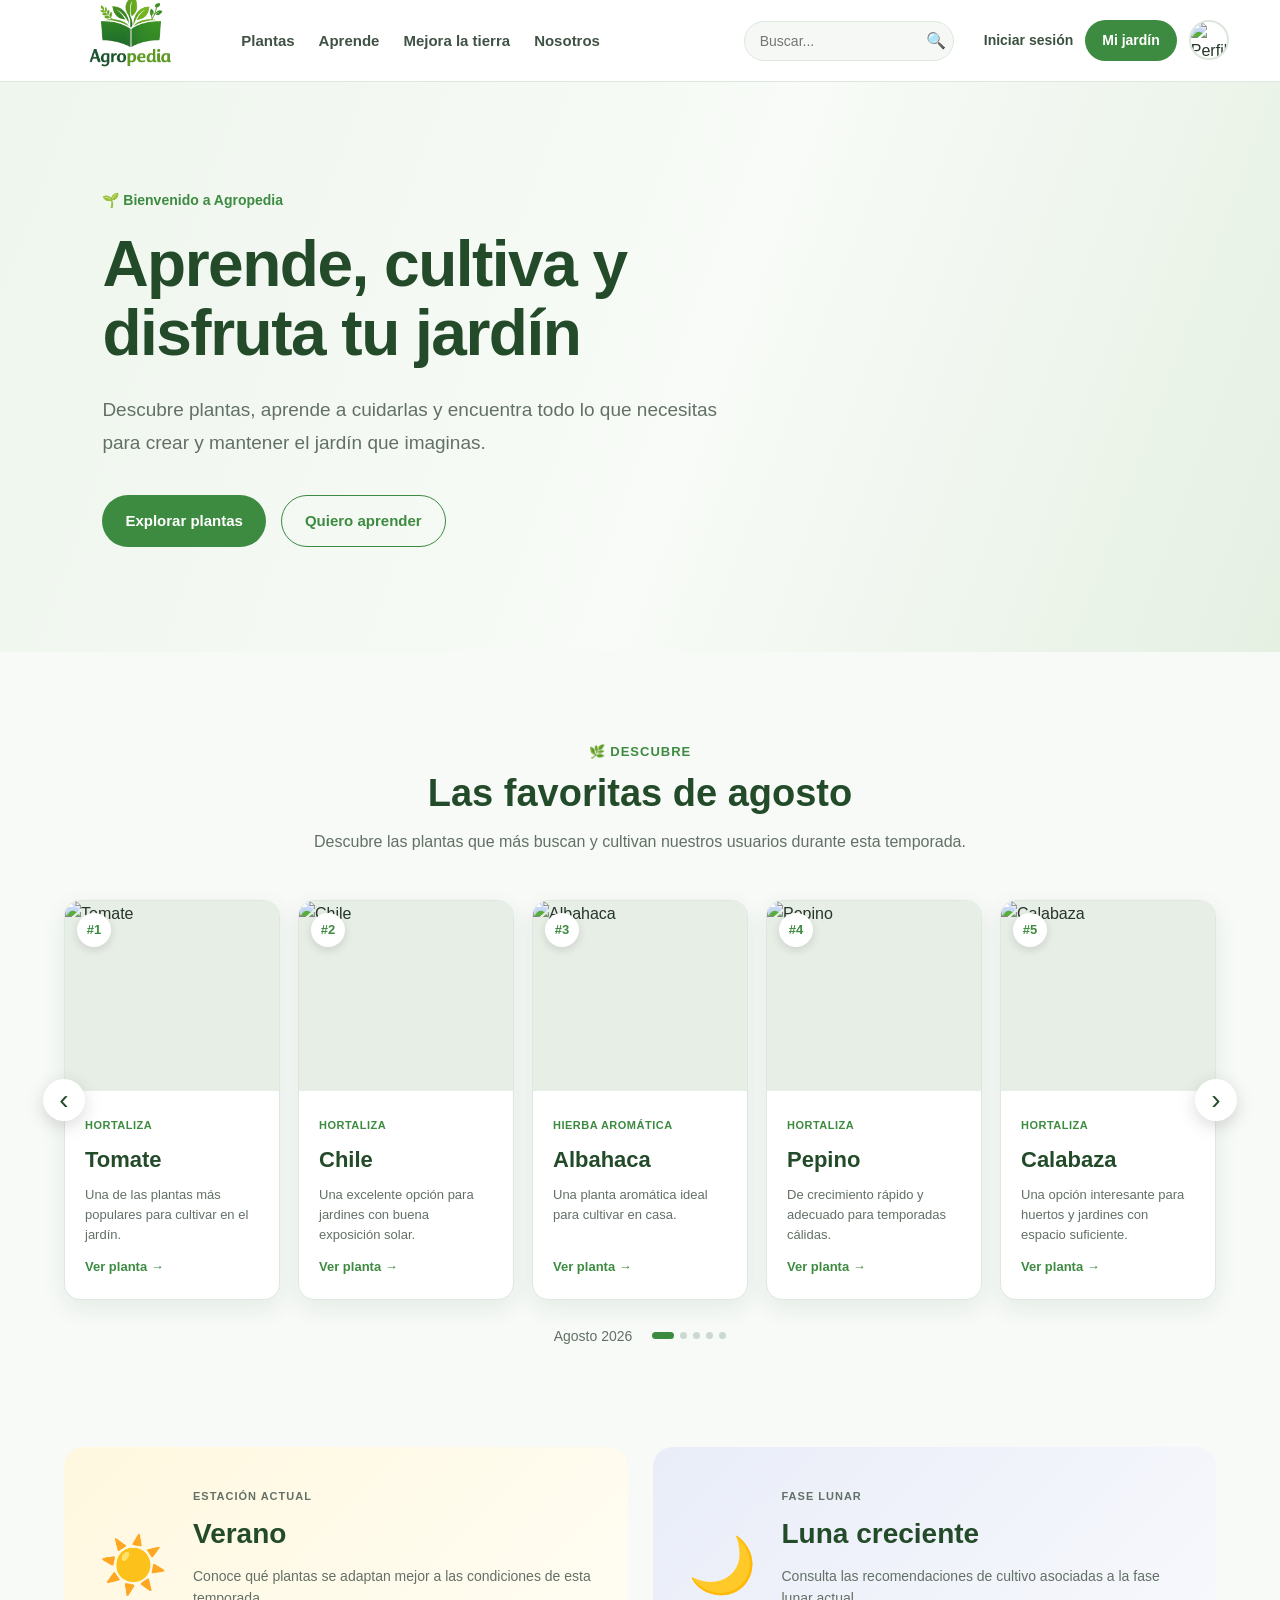
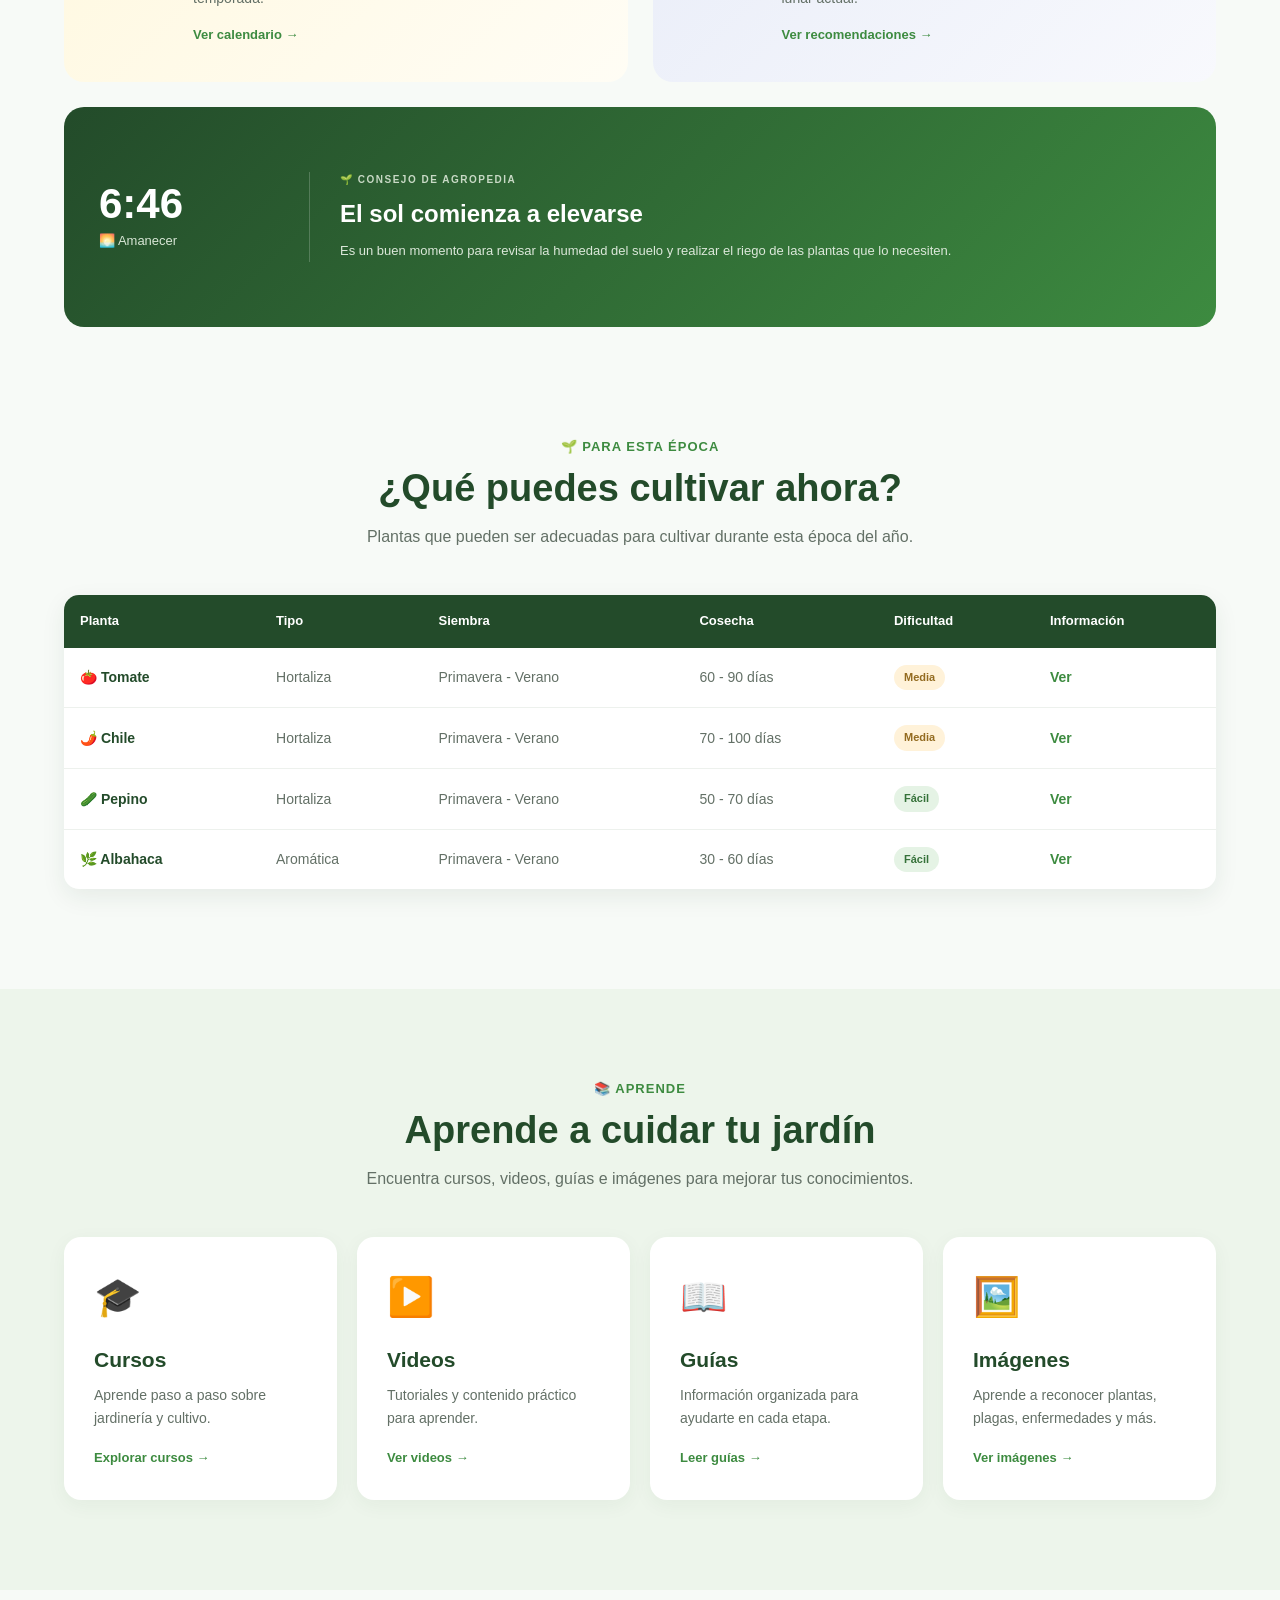
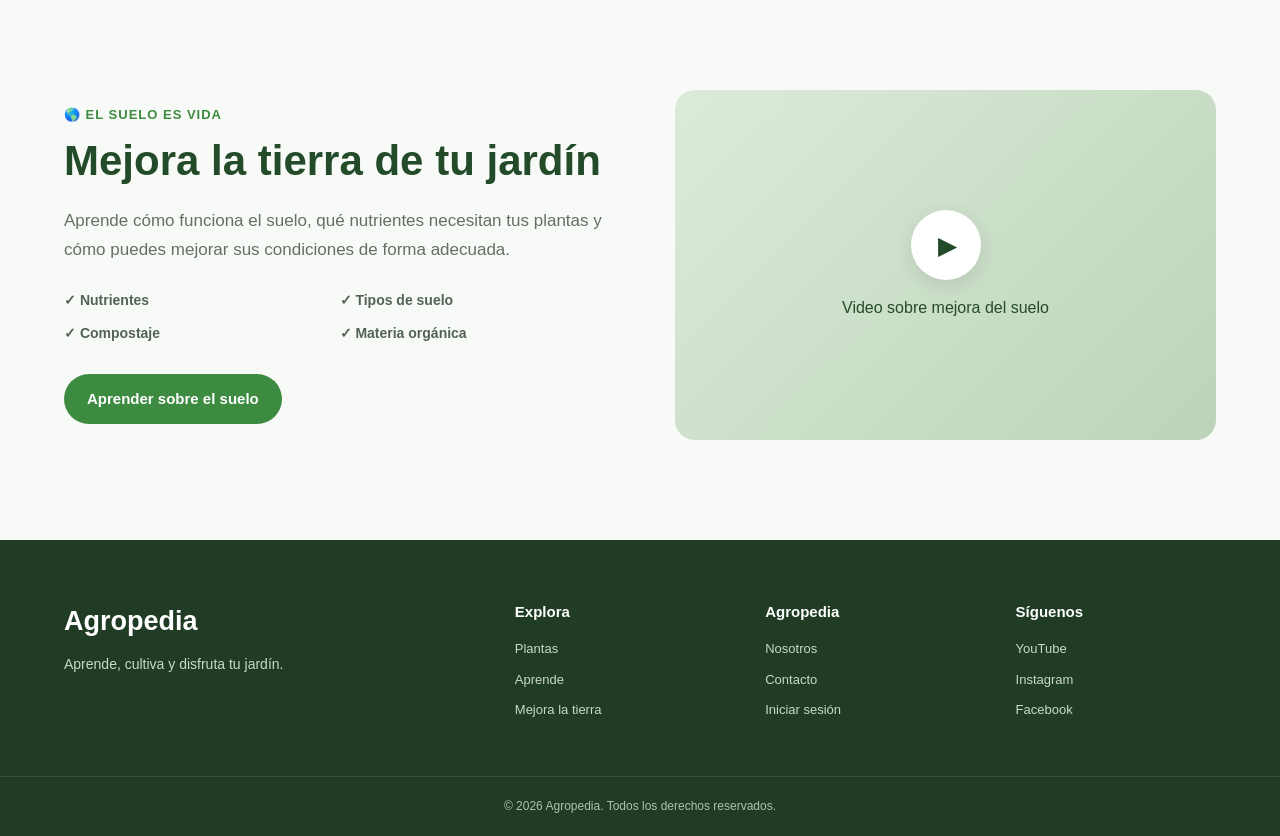
==== index.html @ c408614d "Primer commit - Agropedia" ====
<!DOCTYPE html>
<html lang="es">

<head>

    <meta charset="UTF-8">

    <meta name="viewport" content="width=device-width, initial-scale=1.0">

    <meta name="description"
        content="Agropedia: aprende sobre plantas, jardinería y agricultura. Descubre cómo cultivar, cuidar y mejorar tu jardín.">

    <title>Agropedia | Aprende, cultiva y disfruta tu jardín</title>

    <link rel="stylesheet" href="css/style.css">

</head>


<body>


    <!-- ==================================================
         BARRA DE NAVEGACIÓN
    =================================================== -->

    <header class="navbar">

        <div class="navbar-container">


            <!-- LOGO -->

            <a href="index.html" class="logo">

                <img
                    src="assets/images/logo.png"
                    alt="Agropedia">

            </a>


            <!-- NAVEGACIÓN PRINCIPAL -->

            <nav class="main-navigation">

                <a href="plantas.html">
                    Plantas
                </a>

                <a href="aprende.html">
                    Aprende
                </a>

                <a href="tierra.html">
                    Mejora la tierra
                </a>

                <a href="nosotros.html">
                    Nosotros
                </a>

            </nav>


            <!-- BUSCADOR -->

            <div class="search-container">

                <input
                    type="search"
                    id="searchInput"
                    placeholder="Buscar..."
                    aria-label="Buscar en Agropedia">

                <button
                    type="button"
                    id="searchButton"
                    aria-label="Buscar">

                    🔍

                </button>

            </div>


            <!-- ACCIONES DEL USUARIO -->

            <div class="user-navigation">

                <a href="login.html" class="login-button">
                    Iniciar sesión
                </a>

                <a href="mi-jardin.html" class="garden-button">
                    Mi jardín
                </a>

                <a href="perfil.html" class="user-profile">

                    <img
                        src="assets/images/default-user.png"
                        alt="Perfil del usuario">

                </a>

            </div>


            <!-- BOTÓN PARA MÓVIL -->

            <button
                class="mobile-menu-button"
                id="mobileMenuButton"
                aria-label="Abrir menú">

                ☰

            </button>


        </div>

    </header>



    <!-- ==================================================
         CONTENIDO PRINCIPAL
    =================================================== -->

    <main>


        <!-- ==================================================
             HERO
        =================================================== -->

        <section class="hero">

            <div class="hero-content">

                <span class="hero-label">
                    🌱 Bienvenido a Agropedia
                </span>

                <h1>
                    Aprende, cultiva y disfruta tu jardín
                </h1>

                <p>
                    Descubre plantas, aprende a cuidarlas y encuentra
                    todo lo que necesitas para crear y mantener
                    el jardín que imaginas.
                </p>


                <div class="hero-buttons">

                    <a
                        href="plantas.html"
                        class="primary-button">

                        Explorar plantas

                    </a>


                    <a
                        href="aprende.html"
                        class="secondary-button">

                        Quiero aprender

                    </a>

                </div>

            </div>

        </section>



        <!-- ==================================================
             PLANTAS POPULARES DE TEMPORADA
        =================================================== -->

        <section class="seasonal-plants section-container">


            <div class="section-heading">

                <span class="section-label">
                    🌿 Descubre
                </span>

                <h2>
                    Las favoritas de agosto
                </h2>

                <p>
                    Descubre las plantas que más buscan y cultivan
                    nuestros usuarios durante esta temporada.
                </p>

            </div>



            <!-- CARRUSEL -->

            <div class="plants-carousel">


                <!-- BOTÓN ANTERIOR -->

                <button
                    class="carousel-button carousel-prev"
                    id="carouselPrev"
                    aria-label="Plantas anteriores">

                    ‹

                </button>



                <!-- TARJETAS -->

                <div class="plants-carousel-track"
                     id="plantsCarouselTrack">


                    <!-- PLANTA 1 -->

                    <article class="plant-card">

                        <div class="plant-image">

                            <img
                                src="assets/images/plants/tomate.jpg"
                                alt="Tomate">

                            <span class="plant-ranking">
                                #1
                            </span>

                        </div>


                        <div class="plant-card-content">

                            <span class="plant-category">
                                Hortaliza
                            </span>

                            <h3>
                                Tomate
                            </h3>

                            <p>
                                Una de las plantas más populares
                                para cultivar en el jardín.
                            </p>

                            <a href="planta.html"
                               class="plant-link">

                                Ver planta →

                            </a>

                        </div>

                    </article>



                    <!-- PLANTA 2 -->

                    <article class="plant-card">

                        <div class="plant-image">

                            <img
                                src="assets/images/plants/chile.jpg"
                                alt="Chile">

                            <span class="plant-ranking">
                                #2
                            </span>

                        </div>


                        <div class="plant-card-content">

                            <span class="plant-category">
                                Hortaliza
                            </span>

                            <h3>
                                Chile
                            </h3>

                            <p>
                                Una excelente opción para jardines
                                con buena exposición solar.
                            </p>

                            <a href="planta.html"
                               class="plant-link">

                                Ver planta →

                            </a>

                        </div>

                    </article>



                    <!-- PLANTA 3 -->

                    <article class="plant-card">

                        <div class="plant-image">

                            <img
                                src="assets/images/plants/albahaca.jpg"
                                alt="Albahaca">

                            <span class="plant-ranking">
                                #3
                            </span>

                        </div>


                        <div class="plant-card-content">

                            <span class="plant-category">
                                Hierba aromática
                            </span>

                            <h3>
                                Albahaca
                            </h3>

                            <p>
                                Una planta aromática ideal para
                                cultivar en casa.
                            </p>

                            <a href="planta.html"
                               class="plant-link">

                                Ver planta →

                            </a>

                        </div>

                    </article>



                    <!-- PLANTA 4 -->

                    <article class="plant-card">

                        <div class="plant-image">

                            <img
                                src="assets/images/plants/pepino.jpg"
                                alt="Pepino">

                            <span class="plant-ranking">
                                #4
                            </span>

                        </div>


                        <div class="plant-card-content">

                            <span class="plant-category">
                                Hortaliza
                            </span>

                            <h3>
                                Pepino
                            </h3>

                            <p>
                                De crecimiento rápido y adecuado
                                para temporadas cálidas.
                            </p>

                            <a href="planta.html"
                               class="plant-link">

                                Ver planta →

                            </a>

                        </div>

                    </article>



                    <!-- PLANTA 5 -->

                    <article class="plant-card">

                        <div class="plant-image">

                            <img
                                src="assets/images/plants/calabaza.jpg"
                                alt="Calabaza">

                            <span class="plant-ranking">
                                #5
                            </span>

                        </div>


                        <div class="plant-card-content">

                            <span class="plant-category">
                                Hortaliza
                            </span>

                            <h3>
                                Calabaza
                            </h3>

                            <p>
                                Una opción interesante para huertos
                                y jardines con espacio suficiente.
                            </p>

                            <a href="planta.html"
                               class="plant-link">

                                Ver planta →

                            </a>

                        </div>

                    </article>


                </div>



                <!-- BOTÓN SIGUIENTE -->

                <button
                    class="carousel-button carousel-next"
                    id="carouselNext"
                    aria-label="Siguientes plantas">

                    ›

                </button>


            </div>



            <!-- INFORMACIÓN DEL MES -->

            <div class="carousel-footer">

                <span>
                    Agosto 2026
                </span>

                <div class="carousel-indicators">

                    <button class="active"></button>
                    <button></button>
                    <button></button>
                    <button></button>
                    <button></button>

                </div>

            </div>


        </section>

<!-- ==================================================
     ESTACIÓN, FASE LUNAR Y CONSEJO DEL MOMENTO
================================================== -->

<section class="current-conditions section-container">


    <!-- ==============================================
         ESTACIÓN
    =============================================== -->

    <article class="info-panel season-panel">

        <div class="info-panel-icon">
            ☀️
        </div>

        <div class="info-panel-content">

            <span>
                ESTACIÓN ACTUAL
            </span>

            <h2>
                Verano
            </h2>

            <p>
                Conoce qué plantas se adaptan mejor
                a las condiciones de esta temporada.
            </p>

            <a href="calendario.html">
                Ver calendario →
            </a>

        </div>

    </article>



    <!-- ==============================================
         FASE LUNAR
    =============================================== -->

    <article class="info-panel moon-panel">

        <div class="info-panel-icon">
            🌙
        </div>

        <div class="info-panel-content">

            <span>
                FASE LUNAR
            </span>

            <h2>
                Luna creciente
            </h2>

            <p>
                Consulta las recomendaciones de cultivo
                asociadas a la fase lunar actual.
            </p>

            <a href="calendario.html">
                Ver recomendaciones →
            </a>

        </div>

    </article>



    <!-- ==============================================
         CONSEJO DEL MOMENTO
    =============================================== -->

    <article class="info-panel garden-advice-panel">

        <!-- HORA -->

        <div class="advice-time">

            <span id="currentTime">
                20:00
            </span>

            <span id="timeOfDay">
                🌙 Noche
            </span>

        </div>


        <!-- CONSEJO -->

        <div class="advice-content">

            <span class="advice-label">
                🌱 CONSEJO DE AGROPEDIA
            </span>

            <h2 id="gardenAdviceTitle">
                Revisa tus plantas antes de la noche
            </h2>

            <p id="gardenAdviceText">
                La temperatura comienza a descender.
                Comprueba que tus plantas estén preparadas
                para pasar la noche.
            </p>

        </div>

    </article>


</section>



        <!-- ==================================================
             PLANTAS RECOMENDADAS
        =================================================== -->

        <section class="recommended-plants section-container">


            <div class="section-heading">

                <span class="section-label">
                    🌱 Para esta época
                </span>

                <h2>
                    ¿Qué puedes cultivar ahora?
                </h2>

                <p>
                    Plantas que pueden ser adecuadas para cultivar
                    durante esta época del año.
                </p>

            </div>



            <div class="plant-table-container">

                <table class="plant-table">

                    <thead>

                        <tr>

                            <th>
                                Planta
                            </th>

                            <th>
                                Tipo
                            </th>

                            <th>
                                Siembra
                            </th>

                            <th>
                                Cosecha
                            </th>

                            <th>
                                Dificultad
                            </th>

                            <th>
                                Información
                            </th>

                        </tr>

                    </thead>


                    <tbody>

                        <tr>

                            <td>
                                🍅 Tomate
                            </td>

                            <td>
                                Hortaliza
                            </td>

                            <td>
                                Primavera - Verano
                            </td>

                            <td>
                                60 - 90 días
                            </td>

                            <td>
                                <span class="difficulty medium">
                                    Media
                                </span>
                            </td>

                            <td>
                                <a href="planta.html">
                                    Ver
                                </a>
                            </td>

                        </tr>


                        <tr>

                            <td>
                                🌶️ Chile
                            </td>

                            <td>
                                Hortaliza
                            </td>

                            <td>
                                Primavera - Verano
                            </td>

                            <td>
                                70 - 100 días
                            </td>

                            <td>
                                <span class="difficulty medium">
                                    Media
                                </span>
                            </td>

                            <td>
                                <a href="planta.html">
                                    Ver
                                </a>
                            </td>

                        </tr>


                        <tr>

                            <td>
                                🥒 Pepino
                            </td>

                            <td>
                                Hortaliza
                            </td>

                            <td>
                                Primavera - Verano
                            </td>

                            <td>
                                50 - 70 días
                            </td>

                            <td>
                                <span class="difficulty easy">
                                    Fácil
                                </span>
                            </td>

                            <td>
                                <a href="planta.html">
                                    Ver
                                </a>
                            </td>

                        </tr>


                        <tr>

                            <td>
                                🌿 Albahaca
                            </td>

                            <td>
                                Aromática
                            </td>

                            <td>
                                Primavera - Verano
                            </td>

                            <td>
                                30 - 60 días
                            </td>

                            <td>
                                <span class="difficulty easy">
                                    Fácil
                                </span>
                            </td>

                            <td>
                                <a href="planta.html">
                                    Ver
                                </a>
                            </td>

                        </tr>

                    </tbody>

                </table>

            </div>


        </section>



        <!-- ==================================================
             APRENDE
        =================================================== -->

        <section class="learn-section">


            <div class="section-container">

                <div class="section-heading">

                    <span class="section-label">
                        📚 Aprende
                    </span>

                    <h2>
                        Aprende a cuidar tu jardín
                    </h2>

                    <p>
                        Encuentra cursos, videos, guías e imágenes
                        para mejorar tus conocimientos.
                    </p>

                </div>



                <div class="learn-grid">


                    <a href="cursos.html"
                       class="learn-card">

                        <div class="learn-icon">
                            🎓
                        </div>

                        <h3>
                            Cursos
                        </h3>

                        <p>
                            Aprende paso a paso sobre jardinería
                            y cultivo.
                        </p>

                        <span>
                            Explorar cursos →
                        </span>

                    </a>



                    <a href="videos.html"
                       class="learn-card">

                        <div class="learn-icon">
                            ▶️
                        </div>

                        <h3>
                            Videos
                        </h3>

                        <p>
                            Tutoriales y contenido práctico
                            para aprender.
                        </p>

                        <span>
                            Ver videos →
                        </span>

                    </a>



                    <a href="guias.html"
                       class="learn-card">

                        <div class="learn-icon">
                            📖
                        </div>

                        <h3>
                            Guías
                        </h3>

                        <p>
                            Información organizada para ayudarte
                            en cada etapa.
                        </p>

                        <span>
                            Leer guías →
                        </span>

                    </a>



                    <a href="imagenes.html"
                       class="learn-card">

                        <div class="learn-icon">
                            🖼️
                        </div>

                        <h3>
                            Imágenes
                        </h3>

                        <p>
                            Aprende a reconocer plantas, plagas,
                            enfermedades y más.
                        </p>

                        <span>
                            Ver imágenes →
                        </span>

                    </a>


                </div>

            </div>

        </section>



        <!-- ==================================================
             MEJORA LA TIERRA
        =================================================== -->

        <section class="soil-section section-container">


            <div class="soil-content">


                <div class="soil-text">

                    <span class="section-label">
                        🌎 El suelo es vida
                    </span>

                    <h2>
                        Mejora la tierra de tu jardín
                    </h2>

                    <p>
                        Aprende cómo funciona el suelo, qué nutrientes
                        necesitan tus plantas y cómo puedes mejorar
                        sus condiciones de forma adecuada.
                    </p>


                    <div class="soil-features">

                        <span>
                            ✓ Nutrientes
                        </span>

                        <span>
                            ✓ Tipos de suelo
                        </span>

                        <span>
                            ✓ Compostaje
                        </span>

                        <span>
                            ✓ Materia orgánica
                        </span>

                    </div>


                    <a href="tierra.html"
                       class="primary-button">

                        Aprender sobre el suelo

                    </a>

                </div>



                <div class="soil-video">

                    <div class="video-placeholder">

                        <span>
                            ▶
                        </span>

                        <p>
                            Video sobre mejora del suelo
                        </p>

                    </div>

                </div>


            </div>

        </section>


    </main>



    <!-- ==================================================
         FOOTER
    =================================================== -->

    <footer class="footer">


        <div class="footer-container">


            <div class="footer-brand">

                <h3>
                    Agropedia
                </h3>

                <p>
                    Aprende, cultiva y disfruta tu jardín.
                </p>

            </div>



            <div class="footer-column">

                <h4>
                    Explora
                </h4>

                <a href="plantas.html">
                    Plantas
                </a>

                <a href="aprende.html">
                    Aprende
                </a>

                <a href="tierra.html">
                    Mejora la tierra
                </a>

            </div>



            <div class="footer-column">

                <h4>
                    Agropedia
                </h4>

                <a href="nosotros.html">
                    Nosotros
                </a>

                <a href="contacto.html">
                    Contacto
                </a>

                <a href="login.html">
                    Iniciar sesión
                </a>

            </div>



            <div class="footer-column">

                <h4>
                    Síguenos
                </h4>

                <a href="#">
                    YouTube
                </a>

                <a href="#">
                    Instagram
                </a>

                <a href="#">
                    Facebook
                </a>

            </div>


        </div>



        <div class="footer-bottom">

            <p>
                © 2026 Agropedia. Todos los derechos reservados.
            </p>

        </div>


    </footer>



    <script src="js/main.js"></script>

</body>

</html>
---- css/style.css ----
/* ==================================================
   CONFIGURACIÓN GENERAL
================================================== */

* {
    margin: 0;
    padding: 0;
    box-sizing: border-box;
}

html {
    scroll-behavior: smooth;
}

body {
    font-family: Arial, Helvetica, sans-serif;

    background-color: #f7faf7;

    color: #26352a;

    line-height: 1.6;
}

a {
    text-decoration: none;
    color: inherit;
}

img {
    max-width: 100%;
    display: block;
}

button {
    font-family: inherit;
}


/* ==================================================
   VARIABLES
================================================== */

:root {

    --green-dark: #234b2a;

    --green: #3d8b40;

    --green-light: #eaf4e9;

    --green-soft: #f3f8f2;

    --text: #26352a;

    --text-light: #637066;

    --white: #ffffff;

    --border: #dfe8df;

    --shadow:
        0 8px 25px rgba(30, 70, 35, 0.08);

}


/* ==================================================
   CONTENEDOR
================================================== */

.section-container {

    width: 90%;

    max-width: 1250px;

    margin: auto;

}


/* ==================================================
   NAVBAR
================================================== */

.navbar {

    width: 100%;

    height: 82px;

    background-color: var(--white);

    border-bottom:
        1px solid var(--border);

    position: sticky;

    top: 0;

    z-index: 1000;

}

.navbar-container {

    width: 92%;

    max-width: 1450px;

    height: 100%;

    margin: auto;

    display: flex;

    align-items: center;

    gap: 30px;

}


/* LOGO */

.logo {

    flex-shrink: 0;

}

.logo img {

    width: 160px;

    height: auto;

}


/* NAVEGACIÓN */

.main-navigation {

    display: flex;

    align-items: center;

    gap: 24px;

}

.main-navigation a {

    color: #405245;

    font-size: 15px;

    font-weight: 600;

    white-space: nowrap;

    transition:
        color 0.2s ease;

}

.main-navigation a:hover {

    color: var(--green);

}


/* BUSCADOR */

.search-container {

    margin-left: auto;

    width: 210px;

    height: 40px;

    display: flex;

    align-items: center;

    background-color: #f5f8f5;

    border:
        1px solid var(--border);

    border-radius: 22px;

    overflow: hidden;

}

.search-container input {

    width: 100%;

    height: 100%;

    border: none;

    outline: none;

    background: transparent;

    padding: 0 15px;

    font-size: 14px;

}

.search-container button {

    width: 42px;

    height: 100%;

    border: none;

    background: transparent;

    cursor: pointer;

    font-size: 16px;

}


/* USUARIO */

.user-navigation {

    display: flex;

    align-items: center;

    gap: 12px;

}

.login-button {

    font-size: 14px;

    font-weight: 600;

    color: #3b503f;

    white-space: nowrap;

}

.login-button:hover {

    color: var(--green);

}

.garden-button {

    background-color: var(--green);

    color: white;

    padding:
        9px 17px;

    border-radius: 22px;

    font-size: 14px;

    font-weight: 600;

    white-space: nowrap;

    transition:
        background-color 0.2s ease;

}

.garden-button:hover {

    background-color: #2f7134;

}


/* FOTO DE USUARIO */

.user-profile {

    width: 40px;

    height: 40px;

    border-radius: 50%;

    overflow: hidden;

    border:
        2px solid #dbe6dc;

    flex-shrink: 0;

}

.user-profile img {

    width: 100%;

    height: 100%;

    object-fit: cover;

}


/* ==================================================
   HERO
================================================== */

.hero {

    min-height: 570px;

    display: flex;

    align-items: center;

    padding:
        80px 8%;

    background:
        linear-gradient(
            110deg,
            #eef6ed 0%,
            #f8fbf7 55%,
            #e5f0e3 100%
        );

}

.hero-content {

    max-width: 720px;

}

.hero-label {

    display: inline-block;

    color: var(--green);

    font-size: 14px;

    font-weight: 700;

    margin-bottom: 18px;

}

.hero h1 {

    font-size: clamp(
        42px,
        5vw,
        68px
    );

    line-height: 1.08;

    color: var(--green-dark);

    margin-bottom: 25px;

    letter-spacing: -1.5px;

}

.hero p {

    max-width: 650px;

    color: var(--text-light);

    font-size: 19px;

    line-height: 1.75;

    margin-bottom: 35px;

}

.hero-buttons {

    display: flex;

    gap: 15px;

}

.primary-button,
.secondary-button {

    display: inline-flex;

    align-items: center;

    justify-content: center;

    padding:
        13px 23px;

    border-radius: 28px;

    font-weight: 700;

    font-size: 15px;

}

.primary-button {

    background-color: var(--green);

    color: white;

}

.primary-button:hover {

    background-color: #2f7134;

}

.secondary-button {

    color: var(--green);

    border:
        1px solid var(--green);

    background-color: transparent;

}

.secondary-button:hover {

    background-color: var(--green-light);

}


/* ==================================================
   TÍTULOS DE SECCIÓN
================================================== */

.section-heading {

    text-align: center;

    max-width: 700px;

    margin:
        0 auto 45px;

}

.section-label {

    display: block;

    color: var(--green);

    font-size: 13px;

    font-weight: 800;

    text-transform: uppercase;

    letter-spacing: 1px;

    margin-bottom: 8px;

}

.section-heading h2 {

    color: var(--green-dark);

    font-size: 38px;

    line-height: 1.2;

    margin-bottom: 13px;

}

.section-heading p {

    color: var(--text-light);

    font-size: 16px;

}


/* ==================================================
   PLANTAS DE TEMPORADA
================================================== */

.seasonal-plants {

    padding:
        90px 0 70px;

}


/* CARRUSEL */

.plants-carousel {

    position: relative;

    display: flex;

    align-items: center;

}

.plants-carousel-track {

    width: 100%;

    display: grid;

    grid-template-columns:
        repeat(5, 1fr);

    gap: 18px;

}


/* TARJETA */

.plant-card {

    background-color: white;

    border:
        1px solid var(--border);

    border-radius: 16px;

    overflow: hidden;

    box-shadow: var(--shadow);

    transition:
        transform 0.25s ease,
        box-shadow 0.25s ease;

}

.plant-card:hover {

    transform:
        translateY(-5px);

    box-shadow:
        0 14px 30px
        rgba(30, 70, 35, 0.12);

}

.plant-image {

    height: 190px;

    position: relative;

    background-color: #e7eee6;

    overflow: hidden;

}

.plant-image img {

    width: 100%;

    height: 100%;

    object-fit: cover;

}


/* RANKING */

.plant-ranking {

    position: absolute;

    top: 12px;

    left: 12px;

    width: 34px;

    height: 34px;

    display: flex;

    align-items: center;

    justify-content: center;

    background-color: white;

    color: var(--green);

    border-radius: 50%;

    font-size: 13px;

    font-weight: 800;

    box-shadow:
        0 3px 10px
        rgba(0,0,0,0.12);

}


/* CONTENIDO TARJETA */

.plant-card-content {

    padding: 20px;

}

.plant-category {

    color: var(--green);

    font-size: 11px;

    font-weight: 800;

    text-transform: uppercase;

    letter-spacing: .5px;

}

.plant-card h3 {

    color: var(--green-dark);

    font-size: 22px;

    margin:
        5px 0 8px;

}

.plant-card p {

    color: var(--text-light);

    font-size: 13px;

    line-height: 1.55;

    min-height: 60px;

}

.plant-link {

    display: inline-block;

    margin-top: 12px;

    color: var(--green);

    font-size: 13px;

    font-weight: 700;

}


/* BOTONES CARRUSEL */

.carousel-button {

    position: absolute;

    z-index: 10;

    width: 42px;

    height: 42px;

    border: none;

    border-radius: 50%;

    background-color: white;

    color: var(--green-dark);

    box-shadow:
        0 5px 18px
        rgba(0,0,0,0.15);

    cursor: pointer;

    font-size: 28px;

    display: flex;

    align-items: center;

    justify-content: center;

}

.carousel-button:hover {

    background-color: var(--green);

    color: white;

}

.carousel-prev {

    left: -21px;

}

.carousel-next {

    right: -21px;

}


/* PIE CARRUSEL */

.carousel-footer {

    margin-top: 25px;

    display: flex;

    justify-content: center;

    align-items: center;

    gap: 20px;

    color: var(--text-light);

    font-size: 14px;

}

.carousel-indicators {

    display: flex;

    gap: 6px;

}

.carousel-indicators button {

    width: 7px;

    height: 7px;

    border: none;

    border-radius: 50%;

    background-color: #cdd9ce;

    cursor: pointer;

}

.carousel-indicators button.active {

    width: 22px;

    border-radius: 5px;

    background-color: var(--green);

}


/* ==================================================
   ESTACIÓN Y LUNA
================================================== */

.current-conditions {

    padding:
        30px 0 90px;

    display: grid;

    grid-template-columns:
        repeat(2, 1fr);

    gap: 25px;

}

.info-panel {

    min-height: 220px;

    display: flex;

    align-items: center;

    gap: 25px;

    padding: 35px;

    border-radius: 20px;

}

.season-panel {

    background:
        linear-gradient(
            135deg,
            #fff8df,
            #fffdf5
        );

}

.moon-panel {

    background:
        linear-gradient(
            135deg,
            #e9edf8,
            #f8f9fd
        );

}

.info-panel-icon {

    font-size: 55px;

    flex-shrink: 0;

}

.info-panel-content > span {

    font-size: 11px;

    font-weight: 800;

    color: var(--text-light);

    letter-spacing: 1px;

}

.info-panel h2 {

    margin:
        4px 0 8px;

    color: var(--green-dark);

    font-size: 28px;

}

.info-panel p {

    color: var(--text-light);

    font-size: 14px;

    margin-bottom: 12px;

}

.info-panel a {

    color: var(--green);

    font-size: 13px;

    font-weight: 700;

}

/* ==================================================
   CONSEJO DEL MOMENTO
================================================== */

.garden-advice-panel {

    grid-column: 1 / -1;

    display: grid;

    grid-template-columns:
        180px 1fr auto;

    align-items: center;

    gap: 30px;

    padding: 30px 35px;

    background:
        linear-gradient(
            135deg,
            var(--green-dark),
            var(--green)
        );

    color: white;

}


/* ==============================================
   HORA
============================================== */

.advice-time {

    display: flex;

    flex-direction: column;

    gap: 6px;

}

.advice-time #currentTime {

    font-size: 42px;

    font-weight: 700;

    line-height: 1;

}

.advice-time #timeOfDay {

    color: #d8e6d6;

    font-size: 13px;

}


/* ==============================================
   CONTENIDO DEL CONSEJO
============================================== */

.advice-content {

    border-left:
        1px solid
        rgba(255,255,255,.20);

    padding-left: 30px;

}

.advice-label {

    display: block;

    color: #c8d9c5;

    font-size: 10px;

    font-weight: 700;

    letter-spacing: 1.5px;

}

.advice-content h2 {

    margin:
        7px 0 8px;

    color: white;

    font-size: 24px;

}

.advice-content p {

    margin: 0;

    color: #dce8da;

    font-size: 13px;

    line-height: 1.6;

}


/* ==============================================
   CONTEXTO
============================================== */

.advice-context {

    display: flex;

    flex-direction: column;

    gap: 10px;

}

.advice-context span {

    padding:
        8px 12px;

    border-radius: 20px;

    background:
        rgba(255,255,255,.10);

    color: white;

    font-size: 11px;

    white-space: nowrap;

}


/* ==============================================
   RESPONSIVE
============================================== */

@media (max-width: 800px) {

    .garden-advice-panel {

        grid-template-columns: 1fr;

        gap: 20px;

    }


    .advice-content {

        border-left: none;

        border-top:
            1px solid
            rgba(255,255,255,.20);

        padding-left: 0;

        padding-top: 20px;

    }


    .advice-context {

        flex-direction: row;

        flex-wrap: wrap;

    }

}

/* ==================================================
   PLANTAS RECOMENDADAS
================================================== */

.recommended-plants {

    padding:
        20px 0 100px;

}

.plant-table-container {

    overflow-x: auto;

    border-radius: 15px;

    box-shadow: var(--shadow);

}

.plant-table {

    width: 100%;

    border-collapse: collapse;

    background-color: white;

}

.plant-table th {

    background-color: var(--green-dark);

    color: white;

    text-align: left;

    padding: 16px;

    font-size: 13px;

}

.plant-table td {

    padding: 17px 16px;

    border-bottom:
        1px solid #edf1ed;

    font-size: 14px;

    color: var(--text-light);

}

.plant-table tr:last-child td {

    border-bottom: none;

}

.plant-table td:first-child {

    font-weight: 700;

    color: var(--green-dark);

}

.plant-table td a {

    color: var(--green);

    font-weight: 700;

}


/* DIFICULTAD */

.difficulty {

    display: inline-block;

    padding:
        4px 10px;

    border-radius: 15px;

    font-size: 11px;

    font-weight: 700;

}

.difficulty.easy {

    background-color: #e5f3e5;

    color: #36723a;

}

.difficulty.medium {

    background-color: #fff2d9;

    color: #936b20;

}


/* ==================================================
   APRENDE
================================================== */

.learn-section {

    padding:
        90px 0;

    background-color: #edf5eb;

}

.learn-grid {

    display: grid;

    grid-template-columns:
        repeat(4, 1fr);

    gap: 20px;

}

.learn-card {

    padding: 30px;

    background-color: white;

    border-radius: 17px;

    box-shadow:
        0 5px 20px
        rgba(30,70,35,.05);

    transition:
        transform .2s ease;

}

.learn-card:hover {

    transform:
        translateY(-5px);

}

.learn-icon {

    font-size: 38px;

    margin-bottom: 15px;

}

.learn-card h3 {

    color: var(--green-dark);

    font-size: 21px;

    margin-bottom: 8px;

}

.learn-card p {

    color: var(--text-light);

    font-size: 14px;

    margin-bottom: 15px;

}

.learn-card span {

    color: var(--green);

    font-size: 13px;

    font-weight: 700;

}


/* ==================================================
   MEJORA LA TIERRA
================================================== */

.soil-section {

    padding:
        100px 0;

}

.soil-content {

    display: grid;

    grid-template-columns:
        1fr 1fr;

    gap: 70px;

    align-items: center;

}

.soil-text h2 {

    color: var(--green-dark);

    font-size: 42px;

    line-height: 1.2;

    margin:
        10px 0 20px;

}

.soil-text > p {

    color: var(--text-light);

    font-size: 17px;

    line-height: 1.7;

    margin-bottom: 25px;

}

.soil-features {

    display: grid;

    grid-template-columns:
        repeat(2, 1fr);

    gap: 10px;

    margin-bottom: 30px;

}

.soil-features span {

    color: #526356;

    font-size: 14px;

    font-weight: 600;

}

.soil-video {

    min-height: 350px;

}

.video-placeholder {

    width: 100%;

    height: 350px;

    display: flex;

    flex-direction: column;

    align-items: center;

    justify-content: center;

    background:
        linear-gradient(
            135deg,
            #dcebd9,
            #bcd3b9
        );

    border-radius: 20px;

    color: var(--green-dark);

}

.video-placeholder span {

    width: 70px;

    height: 70px;

    display: flex;

    align-items: center;

    justify-content: center;

    background-color: white;

    border-radius: 50%;

    font-size: 25px;

    padding-left: 4px;

    margin-bottom: 15px;

    box-shadow:
        0 5px 20px
        rgba(0,0,0,.1);

}


/* ==================================================
   FOOTER
================================================== */

.footer {

    background-color: #203c25;

    color: white;

    padding-top: 60px;

}

.footer-container {

    width: 90%;

    max-width: 1250px;

    margin: auto;

    display: grid;

    grid-template-columns:
        2fr repeat(3, 1fr);

    gap: 50px;

    padding-bottom: 55px;

}

.footer-brand h3 {

    font-size: 27px;

    margin-bottom: 10px;

}

.footer-brand p {

    color: #c9d8ca;

    font-size: 14px;

}

.footer-column {

    display: flex;

    flex-direction: column;

    gap: 10px;

}

.footer-column h4 {

    margin-bottom: 5px;

    font-size: 15px;

}

.footer-column a {

    color: #c9d8ca;

    font-size: 13px;

}

.footer-column a:hover {

    color: white;

}

.footer-bottom {

    border-top:
        1px solid
        rgba(255,255,255,.1);

    text-align: center;

    padding: 20px;

    color: #afc0b1;

    font-size: 12px;

}


/* ==================================================
   MENÚ MÓVIL
================================================== */

.mobile-menu-button {

    display: none;

    border: none;

    background: none;

    font-size: 25px;

    cursor: pointer;

}


/* ==================================================
   RESPONSIVE
================================================== */

@media (max-width: 1200px) {

    .main-navigation {

        gap: 15px;

    }

    .search-container {

        width: 170px;

    }

    .login-button {

        display: none;

    }

    .plants-carousel-track {

        grid-template-columns:
            repeat(3, 1fr);

    }

}


@media (max-width: 900px) {

    .main-navigation,
    .search-container,
    .user-navigation {

        display: none;

    }

    .mobile-menu-button {

        display: block;

        margin-left: auto;

    }

    .plants-carousel-track {

        grid-template-columns:
            repeat(2, 1fr);

    }

    .current-conditions {

        grid-template-columns: 1fr;

    }

    .learn-grid {

        grid-template-columns:
            repeat(2, 1fr);

    }

    .soil-content {

        grid-template-columns: 1fr;

        gap: 40px;

    }

}


@media (max-width: 600px) {

    .hero {

        min-height: 500px;

        padding:
            60px 7%;

    }

    .hero h1 {

        font-size: 40px;

    }

    .hero p {

        font-size: 16px;

    }

    .hero-buttons {

        flex-direction: column;

        align-items: flex-start;

    }

    .plants-carousel-track {

        grid-template-columns: 1fr;

    }

    .carousel-button {

        display: none;

    }

    .current-conditions {

        width: 86%;

    }

    .info-panel {

        flex-direction: column;

        align-items: flex-start;

    }

    .learn-grid {

        grid-template-columns: 1fr;

    }

    .soil-features {

        grid-template-columns: 1fr;

    }

    .footer-container {

        grid-template-columns: 1fr 1fr;

    }

}
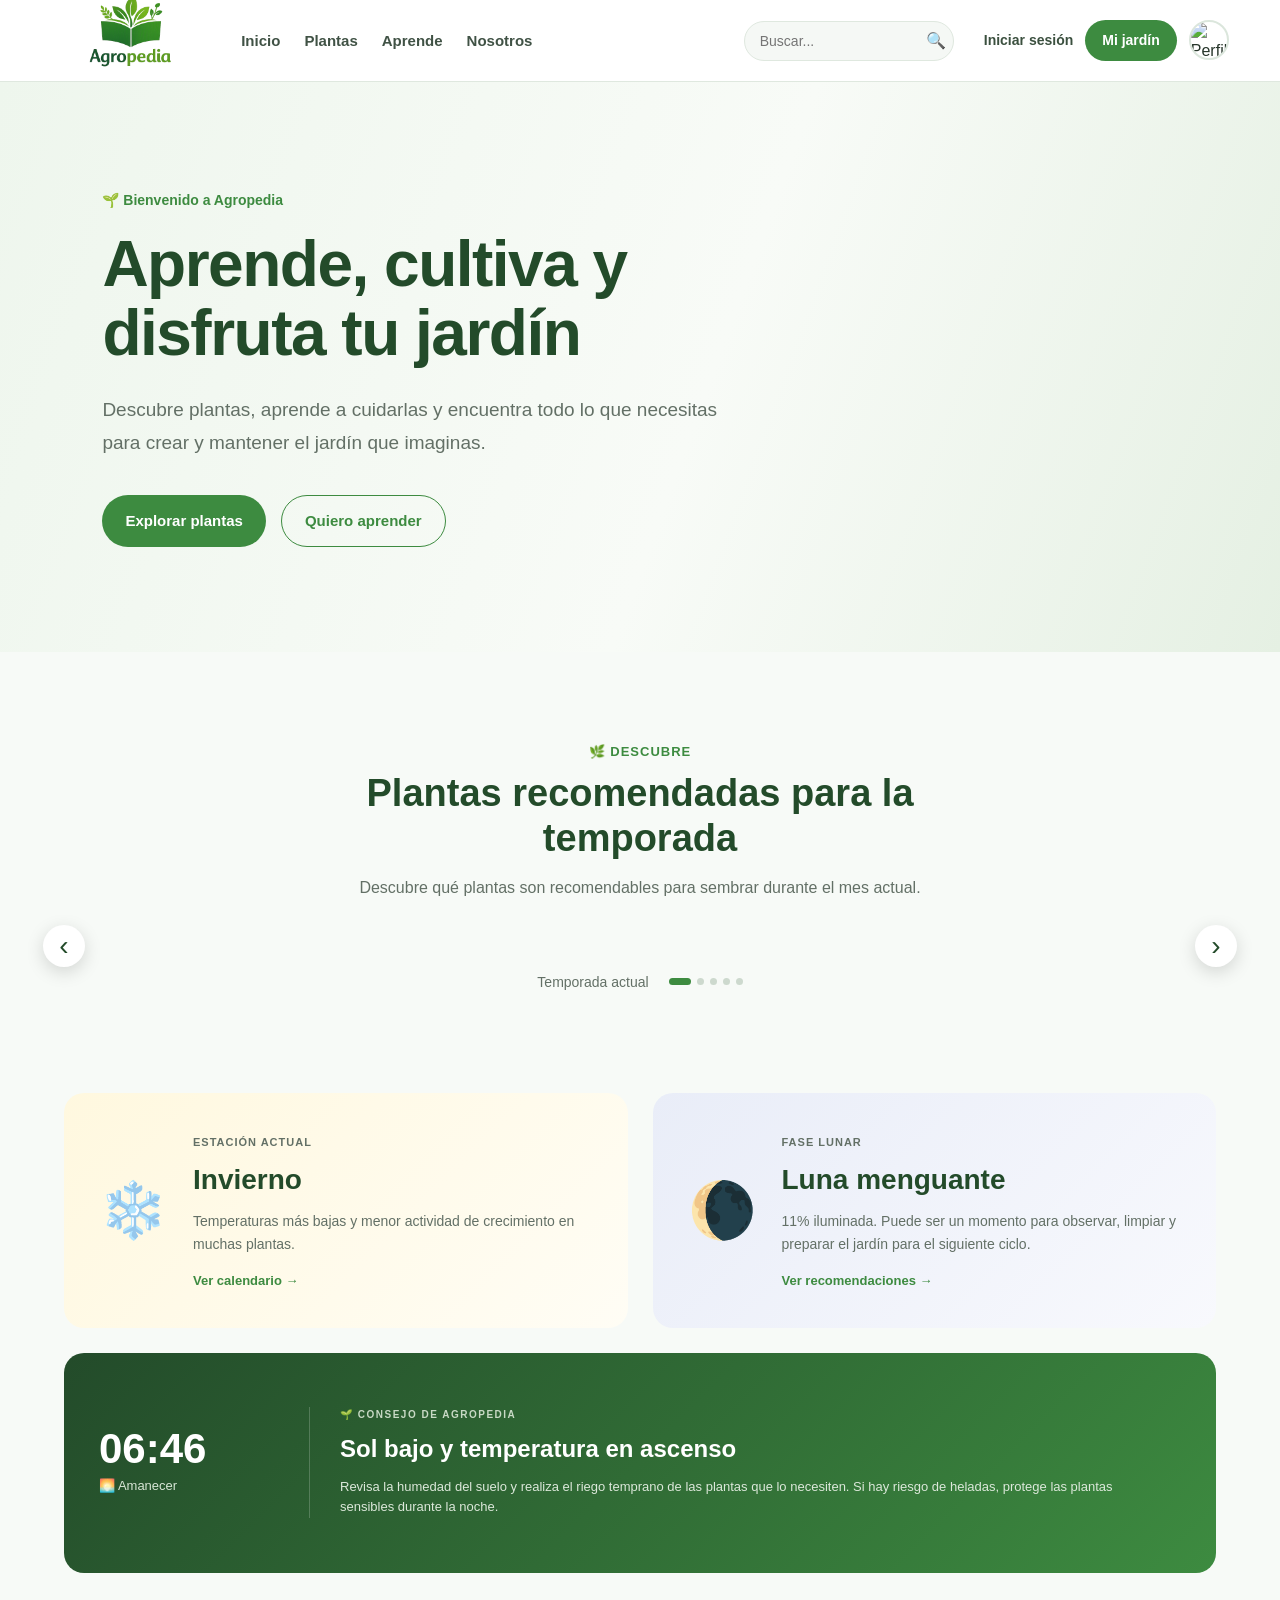
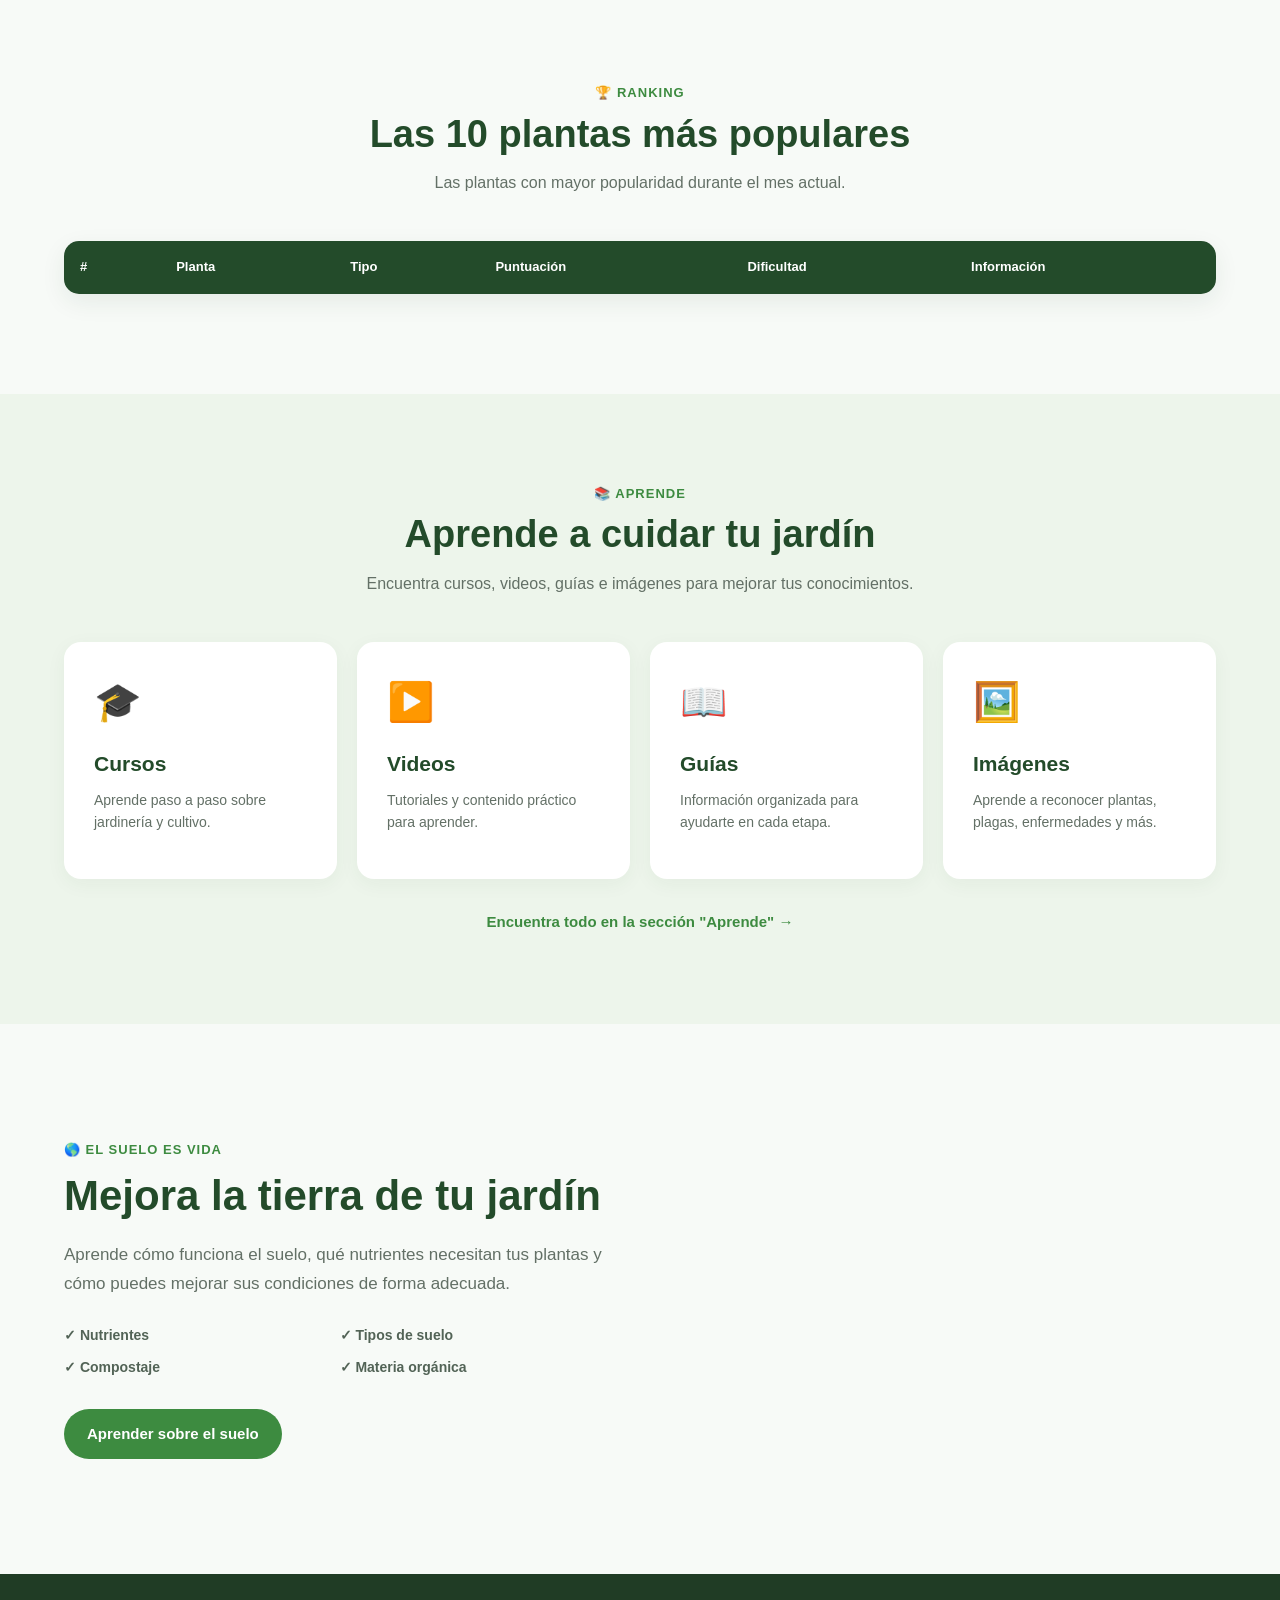
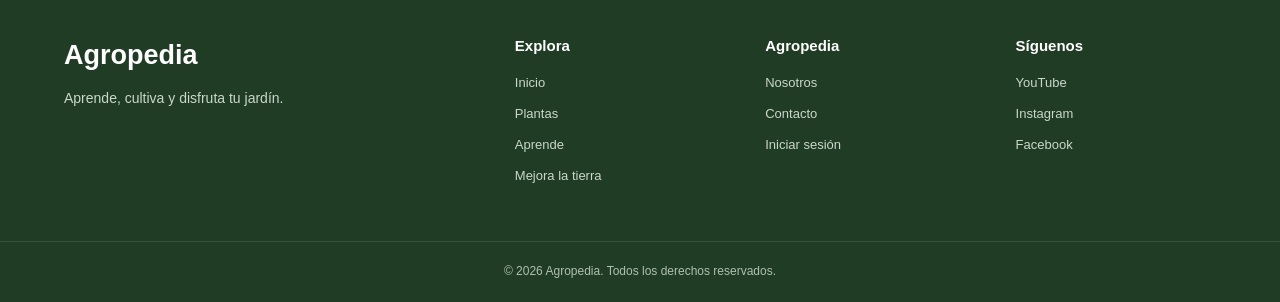
==== commit 604cb56e: "Reestructurar index: temporada, luna, ranking y contenido multimedia" ====
--- a/index.html
+++ b/index.html
@@ -1,1164 +1,339 @@
 <!DOCTYPE html>
 <html lang="es">
-
 <head>
-
     <meta charset="UTF-8">
-
     <meta name="viewport" content="width=device-width, initial-scale=1.0">
-
-    <meta name="description"
-        content="Agropedia: aprende sobre plantas, jardinería y agricultura. Descubre cómo cultivar, cuidar y mejorar tu jardín.">
-
+    <meta name="description" content="Agropedia: aprende sobre plantas, jardinería y agricultura. Descubre cómo cultivar, cuidar y mejorar tu jardín.">
     <title>Agropedia | Aprende, cultiva y disfruta tu jardín</title>
-
     <link rel="stylesheet" href="css/style.css">
 
+    <style>
+        /* Ajustes específicos del contenido dinámico del inicio */
+        .recommended-plant {
+            display: inline-flex;
+            align-items: center;
+            gap: 10px;
+        }
+
+        .recommended-plant-image {
+            width: 42px;
+            height: 42px;
+            object-fit: cover;
+            border-radius: 8px;
+            flex-shrink: 0;
+        }
+
+        .learn-section .learn-card {
+            cursor: default;
+        }
+
+        .learn-section .learn-grid {
+            margin-bottom: 30px;
+        }
+
+        .learn-section .learn-link-container {
+            text-align: center;
+        }
+
+        .learn-section .learn-link-container a {
+            color: var(--green);
+            font-weight: 700;
+            font-size: 15px;
+        }
+
+        .soil-video iframe {
+            width: 100%;
+            min-height: 320px;
+            height: 100%;
+            border: 0;
+            border-radius: 18px;
+            display: block;
+        }
+
+        @media (max-width: 800px) {
+            .soil-video iframe {
+                min-height: 240px;
+            }
+        }
+    </style>
 </head>
 
-
 <body>
-
 
     <!-- ==================================================
          BARRA DE NAVEGACIÓN
     =================================================== -->
-
     <header class="navbar">
-
         <div class="navbar-container">
 
-
-            <!-- LOGO -->
-
             <a href="index.html" class="logo">
-
-                <img
-                    src="assets/images/logo.png"
-                    alt="Agropedia">
-
+                <img src="assets/images/logo.png" alt="Agropedia">
             </a>
 
-
-            <!-- NAVEGACIÓN PRINCIPAL -->
-
             <nav class="main-navigation">
-
-                <a href="plantas.html">
-                    Plantas
+                <a href="index.html">Inicio</a>
+                <a href="plantas.html">Plantas</a>
+                <a href="aprende.html">Aprende</a>
+                <a href="nosotros.html">Nosotros</a>
+            </nav>
+
+            <div class="search-container">
+                <input type="search" id="searchInput" placeholder="Buscar..." aria-label="Buscar en Agropedia">
+                <button type="button" id="searchButton" aria-label="Buscar">🔍</button>
+            </div>
+
+            <div class="user-navigation">
+                <a href="login.html" class="login-button">Iniciar sesión</a>
+                <a href="mi-jardin.html" class="garden-button">Mi jardín</a>
+                <a href="perfil.html" class="user-profile">
+                    <img src="assets/images/default-user.png" alt="Perfil del usuario">
                 </a>
-
-                <a href="aprende.html">
-                    Aprende
-                </a>
-
-                <a href="tierra.html">
-                    Mejora la tierra
-                </a>
-
-                <a href="nosotros.html">
-                    Nosotros
-                </a>
-
-            </nav>
-
-
-            <!-- BUSCADOR -->
-
-            <div class="search-container">
-
-                <input
-                    type="search"
-                    id="searchInput"
-                    placeholder="Buscar..."
-                    aria-label="Buscar en Agropedia">
-
-                <button
-                    type="button"
-                    id="searchButton"
-                    aria-label="Buscar">
-
-                    🔍
-
-                </button>
-
-            </div>
-
-
-            <!-- ACCIONES DEL USUARIO -->
-
-            <div class="user-navigation">
-
-                <a href="login.html" class="login-button">
-                    Iniciar sesión
-                </a>
-
-                <a href="mi-jardin.html" class="garden-button">
-                    Mi jardín
-                </a>
-
-                <a href="perfil.html" class="user-profile">
-
-                    <img
-                        src="assets/images/default-user.png"
-                        alt="Perfil del usuario">
-
-                </a>
-
-            </div>
-
-
-            <!-- BOTÓN PARA MÓVIL -->
-
-            <button
-                class="mobile-menu-button"
-                id="mobileMenuButton"
-                aria-label="Abrir menú">
-
-                ☰
-
-            </button>
-
-
+            </div>
+
+            <button class="mobile-menu-button" id="mobileMenuButton" aria-label="Abrir menú">☰</button>
         </div>
-
     </header>
 
-
-
-    <!-- ==================================================
-         CONTENIDO PRINCIPAL
-    =================================================== -->
-
     <main>
 
-
         <!-- ==================================================
              HERO
         =================================================== -->
-
         <section class="hero">
-
             <div class="hero-content">
-
-                <span class="hero-label">
-                    🌱 Bienvenido a Agropedia
-                </span>
-
-                <h1>
-                    Aprende, cultiva y disfruta tu jardín
-                </h1>
-
+                <span class="hero-label">🌱 Bienvenido a Agropedia</span>
+                <h1>Aprende, cultiva y disfruta tu jardín</h1>
                 <p>
                     Descubre plantas, aprende a cuidarlas y encuentra
                     todo lo que necesitas para crear y mantener
                     el jardín que imaginas.
                 </p>
 
-
                 <div class="hero-buttons">
-
-                    <a
-                        href="plantas.html"
-                        class="primary-button">
-
-                        Explorar plantas
-
-                    </a>
-
-
-                    <a
-                        href="aprende.html"
-                        class="secondary-button">
-
-                        Quiero aprender
-
-                    </a>
-
-                </div>
-
-            </div>
-
-        </section>
-
-
-
-        <!-- ==================================================
-             PLANTAS POPULARES DE TEMPORADA
-        =================================================== -->
-
+                    <a href="plantas.html" class="primary-button">Explorar plantas</a>
+                    <a href="aprende.html" class="secondary-button">Quiero aprender</a>
+                </div>
+            </div>
+        </section>
+
+        <!-- ==================================================
+             PLANTAS RECOMENDADAS PARA LA TEMPORADA
+        =================================================== -->
         <section class="seasonal-plants section-container">
-
-
             <div class="section-heading">
-
-                <span class="section-label">
-                    🌿 Descubre
-                </span>
-
-                <h2>
-                    Las favoritas de agosto
-                </h2>
-
-                <p>
-                    Descubre las plantas que más buscan y cultivan
-                    nuestros usuarios durante esta temporada.
-                </p>
-
-            </div>
-
-
-
-            <!-- CARRUSEL -->
+                <span class="section-label">🌿 Descubre</span>
+                <h2>Plantas recomendadas para la temporada</h2>
+                <p>Descubre qué plantas son recomendables para sembrar durante el mes actual.</p>
+            </div>
 
             <div class="plants-carousel">
-
-
-                <!-- BOTÓN ANTERIOR -->
-
-                <button
-                    class="carousel-button carousel-prev"
-                    id="carouselPrev"
-                    aria-label="Plantas anteriores">
-
-                    ‹
-
-                </button>
-
-
-
-                <!-- TARJETAS -->
-
-                <div class="plants-carousel-track"
-                     id="plantsCarouselTrack">
-
-
-                    <!-- PLANTA 1 -->
-
-                    <article class="plant-card">
-
-                        <div class="plant-image">
-
-                            <img
-                                src="assets/images/plants/tomate.jpg"
-                                alt="Tomate">
-
-                            <span class="plant-ranking">
-                                #1
-                            </span>
-
-                        </div>
-
-
-                        <div class="plant-card-content">
-
-                            <span class="plant-category">
-                                Hortaliza
-                            </span>
-
-                            <h3>
-                                Tomate
-                            </h3>
-
-                            <p>
-                                Una de las plantas más populares
-                                para cultivar en el jardín.
-                            </p>
-
-                            <a href="planta.html"
-                               class="plant-link">
-
-                                Ver planta →
-
-                            </a>
-
-                        </div>
-
-                    </article>
-
-
-
-                    <!-- PLANTA 2 -->
-
-                    <article class="plant-card">
-
-                        <div class="plant-image">
-
-                            <img
-                                src="assets/images/plants/chile.jpg"
-                                alt="Chile">
-
-                            <span class="plant-ranking">
-                                #2
-                            </span>
-
-                        </div>
-
-
-                        <div class="plant-card-content">
-
-                            <span class="plant-category">
-                                Hortaliza
-                            </span>
-
-                            <h3>
-                                Chile
-                            </h3>
-
-                            <p>
-                                Una excelente opción para jardines
-                                con buena exposición solar.
-                            </p>
-
-                            <a href="planta.html"
-                               class="plant-link">
-
-                                Ver planta →
-
-                            </a>
-
-                        </div>
-
-                    </article>
-
-
-
-                    <!-- PLANTA 3 -->
-
-                    <article class="plant-card">
-
-                        <div class="plant-image">
-
-                            <img
-                                src="assets/images/plants/albahaca.jpg"
-                                alt="Albahaca">
-
-                            <span class="plant-ranking">
-                                #3
-                            </span>
-
-                        </div>
-
-
-                        <div class="plant-card-content">
-
-                            <span class="plant-category">
-                                Hierba aromática
-                            </span>
-
-                            <h3>
-                                Albahaca
-                            </h3>
-
-                            <p>
-                                Una planta aromática ideal para
-                                cultivar en casa.
-                            </p>
-
-                            <a href="planta.html"
-                               class="plant-link">
-
-                                Ver planta →
-
-                            </a>
-
-                        </div>
-
-                    </article>
-
-
-
-                    <!-- PLANTA 4 -->
-
-                    <article class="plant-card">
-
-                        <div class="plant-image">
-
-                            <img
-                                src="assets/images/plants/pepino.jpg"
-                                alt="Pepino">
-
-                            <span class="plant-ranking">
-                                #4
-                            </span>
-
-                        </div>
-
-
-                        <div class="plant-card-content">
-
-                            <span class="plant-category">
-                                Hortaliza
-                            </span>
-
-                            <h3>
-                                Pepino
-                            </h3>
-
-                            <p>
-                                De crecimiento rápido y adecuado
-                                para temporadas cálidas.
-                            </p>
-
-                            <a href="planta.html"
-                               class="plant-link">
-
-                                Ver planta →
-
-                            </a>
-
-                        </div>
-
-                    </article>
-
-
-
-                    <!-- PLANTA 5 -->
-
-                    <article class="plant-card">
-
-                        <div class="plant-image">
-
-                            <img
-                                src="assets/images/plants/calabaza.jpg"
-                                alt="Calabaza">
-
-                            <span class="plant-ranking">
-                                #5
-                            </span>
-
-                        </div>
-
-
-                        <div class="plant-card-content">
-
-                            <span class="plant-category">
-                                Hortaliza
-                            </span>
-
-                            <h3>
-                                Calabaza
-                            </h3>
-
-                            <p>
-                                Una opción interesante para huertos
-                                y jardines con espacio suficiente.
-                            </p>
-
-                            <a href="planta.html"
-                               class="plant-link">
-
-                                Ver planta →
-
-                            </a>
-
-                        </div>
-
-                    </article>
-
-
-                </div>
-
-
-
-                <!-- BOTÓN SIGUIENTE -->
-
-                <button
-                    class="carousel-button carousel-next"
-                    id="carouselNext"
-                    aria-label="Siguientes plantas">
-
-                    ›
-
-                </button>
-
-
-            </div>
-
-
-
-            <!-- INFORMACIÓN DEL MES -->
+                <button class="carousel-button carousel-prev" id="carouselPrev" aria-label="Plantas anteriores">‹</button>
+
+                <div class="plants-carousel-track" id="plantsCarouselTrack" aria-live="polite"></div>
+
+                <button class="carousel-button carousel-next" id="carouselNext" aria-label="Siguientes plantas">›</button>
+            </div>
 
             <div class="carousel-footer">
-
-                <span>
-                    Agosto 2026
-                </span>
-
-                <div class="carousel-indicators">
-
+                <span>Temporada actual</span>
+                <div class="carousel-indicators" aria-hidden="true">
                     <button class="active"></button>
                     <button></button>
                     <button></button>
                     <button></button>
                     <button></button>
-
-                </div>
-
-            </div>
-
-
-        </section>
-
-<!-- ==================================================
-     ESTACIÓN, FASE LUNAR Y CONSEJO DEL MOMENTO
-================================================== -->
-
-<section class="current-conditions section-container">
-
-
-    <!-- ==============================================
-         ESTACIÓN
-    =============================================== -->
-
-    <article class="info-panel season-panel">
-
-        <div class="info-panel-icon">
-            ☀️
-        </div>
-
-        <div class="info-panel-content">
-
-            <span>
-                ESTACIÓN ACTUAL
-            </span>
-
-            <h2>
-                Verano
-            </h2>
-
-            <p>
-                Conoce qué plantas se adaptan mejor
-                a las condiciones de esta temporada.
-            </p>
-
-            <a href="calendario.html">
-                Ver calendario →
-            </a>
-
-        </div>
-
-    </article>
-
-
-
-    <!-- ==============================================
-         FASE LUNAR
-    =============================================== -->
-
-    <article class="info-panel moon-panel">
-
-        <div class="info-panel-icon">
-            🌙
-        </div>
-
-        <div class="info-panel-content">
-
-            <span>
-                FASE LUNAR
-            </span>
-
-            <h2>
-                Luna creciente
-            </h2>
-
-            <p>
-                Consulta las recomendaciones de cultivo
-                asociadas a la fase lunar actual.
-            </p>
-
-            <a href="calendario.html">
-                Ver recomendaciones →
-            </a>
-
-        </div>
-
-    </article>
-
-
-
-    <!-- ==============================================
-         CONSEJO DEL MOMENTO
-    =============================================== -->
-
-    <article class="info-panel garden-advice-panel">
-
-        <!-- HORA -->
-
-        <div class="advice-time">
-
-            <span id="currentTime">
-                20:00
-            </span>
-
-            <span id="timeOfDay">
-                🌙 Noche
-            </span>
-
-        </div>
-
-
-        <!-- CONSEJO -->
-
-        <div class="advice-content">
-
-            <span class="advice-label">
-                🌱 CONSEJO DE AGROPEDIA
-            </span>
-
-            <h2 id="gardenAdviceTitle">
-                Revisa tus plantas antes de la noche
-            </h2>
-
-            <p id="gardenAdviceText">
-                La temperatura comienza a descender.
-                Comprueba que tus plantas estén preparadas
-                para pasar la noche.
-            </p>
-
-        </div>
-
-    </article>
-
-
-</section>
-
-
-
-        <!-- ==================================================
-             PLANTAS RECOMENDADAS
-        =================================================== -->
-
+                </div>
+            </div>
+        </section>
+
+        <!-- ==================================================
+             ESTACIÓN, FASE LUNAR Y CONSEJO DEL MOMENTO
+        =================================================== -->
+        <section class="current-conditions section-container">
+
+            <article class="info-panel season-panel">
+                <div class="info-panel-icon" id="seasonIcon">🌱</div>
+                <div class="info-panel-content">
+                    <span>ESTACIÓN ACTUAL</span>
+                    <h2 id="seasonName">Cargando...</h2>
+                    <p id="seasonDescription">Consultando las condiciones de la temporada.</p>
+                    <a href="calendario.html">Ver calendario →</a>
+                </div>
+            </article>
+
+            <article class="info-panel moon-panel">
+                <div class="info-panel-icon" id="moonIcon">🌙</div>
+                <div class="info-panel-content">
+                    <span>FASE LUNAR</span>
+                    <h2 id="moonName">Cargando...</h2>
+                    <p id="moonDescription">Calculando la fase lunar actual.</p>
+                    <a href="calendario.html">Ver recomendaciones →</a>
+                </div>
+            </article>
+
+            <article class="info-panel garden-advice-panel">
+                <div class="advice-time">
+                    <span id="currentTime">--:--</span>
+                    <span id="timeOfDay">🌱 Consultando...</span>
+                </div>
+
+                <div class="advice-content">
+                    <span class="advice-label">🌱 CONSEJO DE AGROPEDIA</span>
+                    <h2 id="gardenAdviceTitle">Preparando tu consejo</h2>
+                    <p id="gardenAdviceText">Estamos consultando la hora, la estación y la fase lunar.</p>
+                </div>
+            </article>
+        </section>
+
+        <!-- ==================================================
+             RANKING DE POPULARIDAD
+        =================================================== -->
         <section class="recommended-plants section-container">
-
-
             <div class="section-heading">
-
-                <span class="section-label">
-                    🌱 Para esta época
-                </span>
-
-                <h2>
-                    ¿Qué puedes cultivar ahora?
-                </h2>
-
-                <p>
-                    Plantas que pueden ser adecuadas para cultivar
-                    durante esta época del año.
-                </p>
-
-            </div>
-
-
+                <span class="section-label">🏆 Ranking</span>
+                <h2>Las 10 plantas más populares</h2>
+                <p>Las plantas con mayor popularidad durante el mes actual.</p>
+            </div>
 
             <div class="plant-table-container">
-
                 <table class="plant-table">
-
                     <thead>
-
                         <tr>
-
-                            <th>
-                                Planta
-                            </th>
-
-                            <th>
-                                Tipo
-                            </th>
-
-                            <th>
-                                Siembra
-                            </th>
-
-                            <th>
-                                Cosecha
-                            </th>
-
-                            <th>
-                                Dificultad
-                            </th>
-
-                            <th>
-                                Información
-                            </th>
-
+                            <th>#</th>
+                            <th>Planta</th>
+                            <th>Tipo</th>
+                            <th>Puntuación</th>
+                            <th>Dificultad</th>
+                            <th>Información</th>
                         </tr>
-
                     </thead>
-
-
-                    <tbody>
-
-                        <tr>
-
-                            <td>
-                                🍅 Tomate
-                            </td>
-
-                            <td>
-                                Hortaliza
-                            </td>
-
-                            <td>
-                                Primavera - Verano
-                            </td>
-
-                            <td>
-                                60 - 90 días
-                            </td>
-
-                            <td>
-                                <span class="difficulty medium">
-                                    Media
-                                </span>
-                            </td>
-
-                            <td>
-                                <a href="planta.html">
-                                    Ver
-                                </a>
-                            </td>
-
-                        </tr>
-
-
-                        <tr>
-
-                            <td>
-                                🌶️ Chile
-                            </td>
-
-                            <td>
-                                Hortaliza
-                            </td>
-
-                            <td>
-                                Primavera - Verano
-                            </td>
-
-                            <td>
-                                70 - 100 días
-                            </td>
-
-                            <td>
-                                <span class="difficulty medium">
-                                    Media
-                                </span>
-                            </td>
-
-                            <td>
-                                <a href="planta.html">
-                                    Ver
-                                </a>
-                            </td>
-
-                        </tr>
-
-
-                        <tr>
-
-                            <td>
-                                🥒 Pepino
-                            </td>
-
-                            <td>
-                                Hortaliza
-                            </td>
-
-                            <td>
-                                Primavera - Verano
-                            </td>
-
-                            <td>
-                                50 - 70 días
-                            </td>
-
-                            <td>
-                                <span class="difficulty easy">
-                                    Fácil
-                                </span>
-                            </td>
-
-                            <td>
-                                <a href="planta.html">
-                                    Ver
-                                </a>
-                            </td>
-
-                        </tr>
-
-
-                        <tr>
-
-                            <td>
-                                🌿 Albahaca
-                            </td>
-
-                            <td>
-                                Aromática
-                            </td>
-
-                            <td>
-                                Primavera - Verano
-                            </td>
-
-                            <td>
-                                30 - 60 días
-                            </td>
-
-                            <td>
-                                <span class="difficulty easy">
-                                    Fácil
-                                </span>
-                            </td>
-
-                            <td>
-                                <a href="planta.html">
-                                    Ver
-                                </a>
-                            </td>
-
-                        </tr>
-
-                    </tbody>
-
+                    <tbody></tbody>
                 </table>
-
-            </div>
-
-
-        </section>
-
-
+            </div>
+        </section>
 
         <!-- ==================================================
              APRENDE
         =================================================== -->
-
         <section class="learn-section">
-
-
             <div class="section-container">
-
                 <div class="section-heading">
-
-                    <span class="section-label">
-                        📚 Aprende
-                    </span>
-
-                    <h2>
-                        Aprende a cuidar tu jardín
-                    </h2>
-
-                    <p>
-                        Encuentra cursos, videos, guías e imágenes
-                        para mejorar tus conocimientos.
-                    </p>
-
-                </div>
-
-
+                    <span class="section-label">📚 Aprende</span>
+                    <h2>Aprende a cuidar tu jardín</h2>
+                    <p>Encuentra cursos, videos, guías e imágenes para mejorar tus conocimientos.</p>
+                </div>
 
                 <div class="learn-grid">
-
-
-                    <a href="cursos.html"
-                       class="learn-card">
-
-                        <div class="learn-icon">
-                            🎓
-                        </div>
-
-                        <h3>
-                            Cursos
-                        </h3>
-
-                        <p>
-                            Aprende paso a paso sobre jardinería
-                            y cultivo.
-                        </p>
-
-                        <span>
-                            Explorar cursos →
-                        </span>
-
-                    </a>
-
-
-
-                    <a href="videos.html"
-                       class="learn-card">
-
-                        <div class="learn-icon">
-                            ▶️
-                        </div>
-
-                        <h3>
-                            Videos
-                        </h3>
-
-                        <p>
-                            Tutoriales y contenido práctico
-                            para aprender.
-                        </p>
-
-                        <span>
-                            Ver videos →
-                        </span>
-
-                    </a>
-
-
-
-                    <a href="guias.html"
-                       class="learn-card">
-
-                        <div class="learn-icon">
-                            📖
-                        </div>
-
-                        <h3>
-                            Guías
-                        </h3>
-
-                        <p>
-                            Información organizada para ayudarte
-                            en cada etapa.
-                        </p>
-
-                        <span>
-                            Leer guías →
-                        </span>
-
-                    </a>
-
-
-
-                    <a href="imagenes.html"
-                       class="learn-card">
-
-                        <div class="learn-icon">
-                            🖼️
-                        </div>
-
-                        <h3>
-                            Imágenes
-                        </h3>
-
-                        <p>
-                            Aprende a reconocer plantas, plagas,
-                            enfermedades y más.
-                        </p>
-
-                        <span>
-                            Ver imágenes →
-                        </span>
-
-                    </a>
-
-
-                </div>
-
-            </div>
-
-        </section>
-
-
+                    <article class="learn-card">
+                        <div class="learn-icon">🎓</div>
+                        <h3>Cursos</h3>
+                        <p>Aprende paso a paso sobre jardinería y cultivo.</p>
+                    </article>
+
+                    <article class="learn-card">
+                        <div class="learn-icon">▶️</div>
+                        <h3>Videos</h3>
+                        <p>Tutoriales y contenido práctico para aprender.</p>
+                    </article>
+
+                    <article class="learn-card">
+                        <div class="learn-icon">📖</div>
+                        <h3>Guías</h3>
+                        <p>Información organizada para ayudarte en cada etapa.</p>
+                    </article>
+
+                    <article class="learn-card">
+                        <div class="learn-icon">🖼️</div>
+                        <h3>Imágenes</h3>
+                        <p>Aprende a reconocer plantas, plagas, enfermedades y más.</p>
+                    </article>
+                </div>
+
+                <div class="learn-link-container">
+                    <a href="aprende.html">Encuentra todo en la sección "Aprende" →</a>
+                </div>
+            </div>
+        </section>
 
         <!-- ==================================================
              MEJORA LA TIERRA
         =================================================== -->
-
         <section class="soil-section section-container">
-
-
             <div class="soil-content">
 
-
                 <div class="soil-text">
-
-                    <span class="section-label">
-                        🌎 El suelo es vida
-                    </span>
-
-                    <h2>
-                        Mejora la tierra de tu jardín
-                    </h2>
-
+                    <span class="section-label">🌎 El suelo es vida</span>
+                    <h2>Mejora la tierra de tu jardín</h2>
                     <p>
                         Aprende cómo funciona el suelo, qué nutrientes
                         necesitan tus plantas y cómo puedes mejorar
                         sus condiciones de forma adecuada.
                     </p>
 
-
                     <div class="soil-features">
-
-                        <span>
-                            ✓ Nutrientes
-                        </span>
-
-                        <span>
-                            ✓ Tipos de suelo
-                        </span>
-
-                        <span>
-                            ✓ Compostaje
-                        </span>
-
-                        <span>
-                            ✓ Materia orgánica
-                        </span>
-
+                        <span>✓ Nutrientes</span>
+                        <span>✓ Tipos de suelo</span>
+                        <span>✓ Compostaje</span>
+                        <span>✓ Materia orgánica</span>
                     </div>
 
-
-                    <a href="tierra.html"
-                       class="primary-button">
-
-                        Aprender sobre el suelo
-
-                    </a>
-
-                </div>
-
-
+                    <a href="tierra.html" class="primary-button">Aprender sobre el suelo</a>
+                </div>
 
                 <div class="soil-video">
-
-                    <div class="video-placeholder">
-
-                        <span>
-                            ▶
-                        </span>
-
-                        <p>
-                            Video sobre mejora del suelo
-                        </p>
-
-                    </div>
-
-                </div>
-
-
-            </div>
-
-        </section>
-
-
+                    <iframe
+                        src="https://www.youtube.com/embed/j0in4WpY3e0"
+                        title="Mejora la tierra de tu jardín"
+                        loading="lazy"
+                        allow="accelerometer; autoplay; clipboard-write; encrypted-media; gyroscope; picture-in-picture; web-share"
+                        allowfullscreen>
+                    </iframe>
+                </div>
+            </div>
+        </section>
     </main>
-
-
 
     <!-- ==================================================
          FOOTER
     =================================================== -->
-
     <footer class="footer">
-
-
         <div class="footer-container">
-
-
             <div class="footer-brand">
-
-                <h3>
-                    Agropedia
-                </h3>
-
-                <p>
-                    Aprende, cultiva y disfruta tu jardín.
-                </p>
-
-            </div>
-
-
+                <h3>Agropedia</h3>
+                <p>Aprende, cultiva y disfruta tu jardín.</p>
+            </div>
 
             <div class="footer-column">
-
-                <h4>
-                    Explora
-                </h4>
-
-                <a href="plantas.html">
-                    Plantas
-                </a>
-
-                <a href="aprende.html">
-                    Aprende
-                </a>
-
-                <a href="tierra.html">
-                    Mejora la tierra
-                </a>
-
-            </div>
-
-
+                <h4>Explora</h4>
+                <a href="index.html">Inicio</a>
+                <a href="plantas.html">Plantas</a>
+                <a href="aprende.html">Aprende</a>
+                <a href="tierra.html">Mejora la tierra</a>
+            </div>
 
             <div class="footer-column">
-
-                <h4>
-                    Agropedia
-                </h4>
-
-                <a href="nosotros.html">
-                    Nosotros
-                </a>
-
-                <a href="contacto.html">
-                    Contacto
-                </a>
-
-                <a href="login.html">
-                    Iniciar sesión
-                </a>
-
-            </div>
-
-
+                <h4>Agropedia</h4>
+                <a href="nosotros.html">Nosotros</a>
+                <a href="contacto.html">Contacto</a>
+                <a href="login.html">Iniciar sesión</a>
+            </div>
 
             <div class="footer-column">
-
-                <h4>
-                    Síguenos
-                </h4>
-
-                <a href="#">
-                    YouTube
-                </a>
-
-                <a href="#">
-                    Instagram
-                </a>
-
-                <a href="#">
-                    Facebook
-                </a>
-
-            </div>
-
-
+                <h4>Síguenos</h4>
+                <a href="#">YouTube</a>
+                <a href="#">Instagram</a>
+                <a href="#">Facebook</a>
+            </div>
         </div>
 
-
-
         <div class="footer-bottom">
-
-            <p>
-                © 2026 Agropedia. Todos los derechos reservados.
-            </p>
-
+            <p>© 2026 Agropedia. Todos los derechos reservados.</p>
         </div>
-
-
     </footer>
 
-
-
+    <!-- Supabase -->
+    <script src="https://cdn.jsdelivr.net/npm/@supabase/supabase-js@2"></script>
+    <script src="js/supabase.js"></script>
     <script src="js/main.js"></script>
-
 </body>
-
-</html>+</html>
